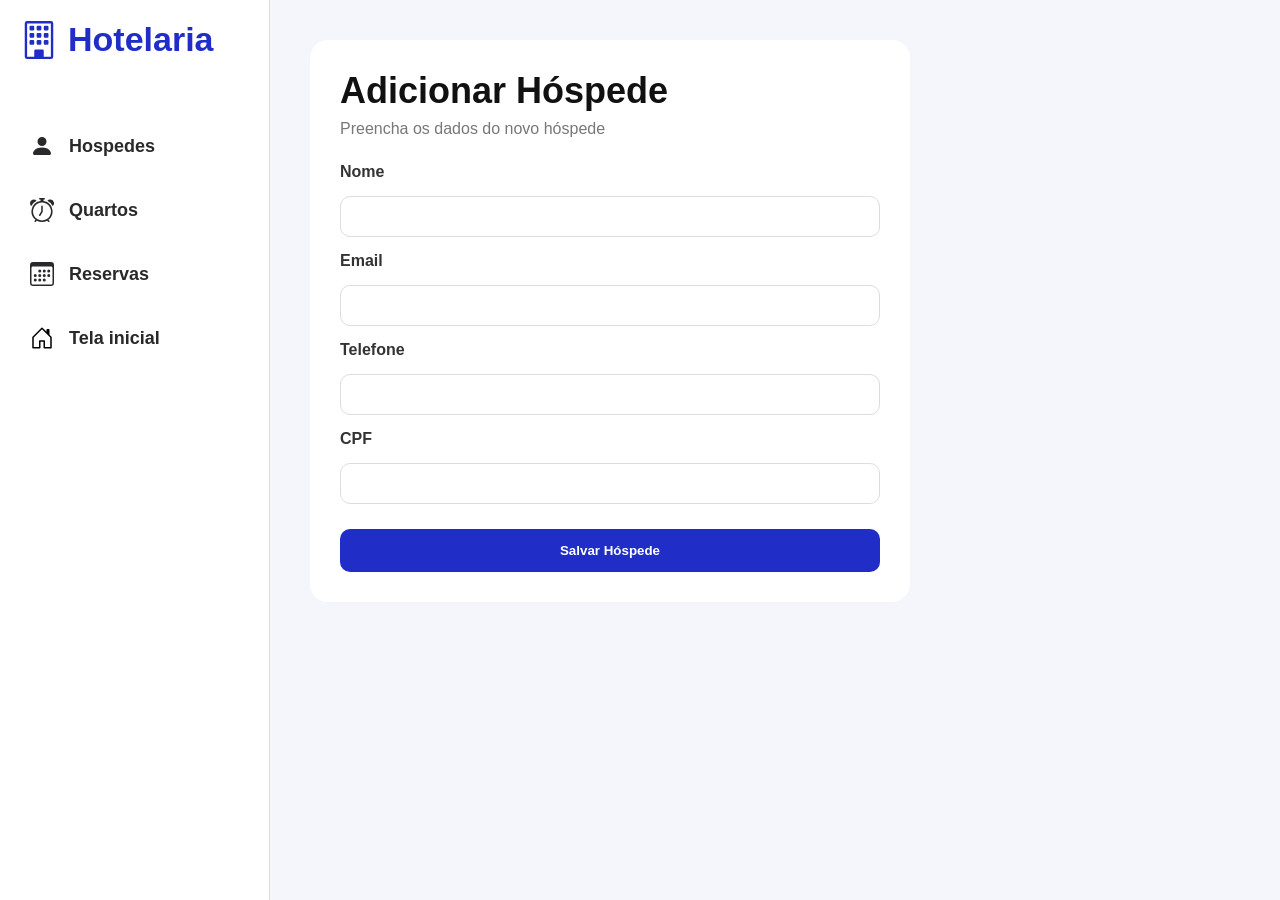
==== templates/add_hospedes.html @ 3e517e4d "commite dois" ====
<!DOCTYPE html>
<html lang="en">
<head>
    <meta charset="UTF-8">
    <meta name="viewport" content="width=device-width, initial-scale=1.0">
    <title>Document</title>
    <link rel="stylesheet" href="/static/css/hospedes.css">
    <link rel="stylesheet" href="/static/css/index.css">
</head>
<body>
    <div class="sidebar">
        <div class="logo">
           <h1><svg xmlns="http://www.w3.org/2000/svg" width="16" height="16" fill="#202ec7" class="bi bi-building" viewBox="0 0 16 16">
            <path d="M4 2.5a.5.5 0 0 1 .5-.5h1a.5.5 0 0 1 .5.5v1a.5.5 0 0 1-.5.5h-1a.5.5 0 0 1-.5-.5zm3 0a.5.5 0 0 1 .5-.5h1a.5.5 0 0 1 .5.5v1a.5.5 0 0 1-.5.5h-1a.5.5 0 0 1-.5-.5zm3.5-.5a.5.5 0 0 0-.5.5v1a.5.5 0 0 0 .5.5h1a.5.5 0 0 0 .5-.5v-1a.5.5 0 0 0-.5-.5zM4 5.5a.5.5 0 0 1 .5-.5h1a.5.5 0 0 1 .5.5v1a.5.5 0 0 1-.5.5h-1a.5.5 0 0 1-.5-.5zM7.5 5a.5.5 0 0 0-.5.5v1a.5.5 0 0 0 .5.5h1a.5.5 0 0 0 .5-.5v-1a.5.5 0 0 0-.5-.5zm2.5.5a.5.5 0 0 1 .5-.5h1a.5.5 0 0 1 .5.5v1a.5.5 0 0 1-.5.5h-1a.5.5 0 0 1-.5-.5zM4.5 8a.5.5 0 0 0-.5.5v1a.5.5 0 0 0 .5.5h1a.5.5 0 0 0 .5-.5v-1a.5.5 0 0 0-.5-.5zm2.5.5a.5.5 0 0 1 .5-.5h1a.5.5 0 0 1 .5.5v1a.5.5 0 0 1-.5.5h-1a.5.5 0 0 1-.5-.5zm3.5-.5a.5.5 0 0 0-.5.5v1a.5.5 0 0 0 .5.5h1a.5.5 0 0 0 .5-.5v-1a.5.5 0 0 0-.5-.5z"/>
            <path d="M2 1a1 1 0 0 1 1-1h10a1 1 0 0 1 1 1v14a1 1 0 0 1-1 1H3a1 1 0 0 1-1-1zm11 0H3v14h3v-2.5a.5.5 0 0 1 .5-.5h3a.5.5 0 0 1 .5.5V15h3z"/>
            </svg>Hotelaria</h1>
        </div>
        <div class="paginas">
            <div class="pagina_1">
                <svg xmlns="http://www.w3.org/2000/svg" width="16" height="16" fill="#29292b" class="bi bi-person-fill" viewBox="0 0 16 16">
                <path d="M3 14s-1 0-1-1 1-4 6-4 6 3 6 4-1 1-1 1zm5-6a3 3 0 1 0 0-6 3 3 0 0 0 0 6"/>
                </svg>
                <a href="hospedes.html">Hospedes</a>
            </div>
            <div class="pagina_2">
                <svg xmlns="http://www.w3.org/2000/svg" width="16" height="16" fill="#29292b" class="bi bi-alarm" viewBox="0 0 16 16">
                <path d="M8.5 5.5a.5.5 0 0 0-1 0v3.362l-1.429 2.38a.5.5 0 1 0 .858.515l1.5-2.5A.5.5 0 0 0 8.5 9z"/>
                <path d="M6.5 0a.5.5 0 0 0 0 1H7v1.07a7.001 7.001 0 0 0-3.273 12.474l-.602.602a.5.5 0 0 0 .707.708l.746-.746A6.97 6.97 0 0 0 8 16a6.97 6.97 0 0 0 3.422-.892l.746.746a.5.5 0 0 0 .707-.708l-.601-.602A7.001 7.001 0 0 0 9 2.07V1h.5a.5.5 0 0 0 0-1zm1.038 3.018a6 6 0 0 1 .924 0 6 6 0 1 1-.924 0M0 3.5c0 .753.333 1.429.86 1.887A8.04 8.04 0 0 1 4.387 1.86 2.5 2.5 0 0 0 0 3.5M13.5 1c-.753 0-1.429.333-1.887.86a8.04 8.04 0 0 1 3.527 3.527A2.5 2.5 0 0 0 13.5 1"/>
                </svg>
                <a href="/quartos.html">Quartos</a>
            </div>
            <div class="pagina_3">
                <svg xmlns="http://www.w3.org/2000/svg" width="16" height="16" fill="#29292b" class="bi bi-calendar3" viewBox="0 0 16 16">
                <path d="M14 0H2a2 2 0 0 0-2 2v12a2 2 0 0 0 2 2h12a2 2 0 0 0 2-2V2a2 2 0 0 0-2-2M1 3.857C1 3.384 1.448 3 2 3h12c.552 0 1 .384 1 .857v10.286c0 .473-.448.857-1 .857H2c-.552 0-1-.384-1-.857z"/>
                <path d="M6.5 7a1 1 0 1 0 0-2 1 1 0 0 0 0 2m3 0a1 1 0 1 0 0-2 1 1 0 0 0 0 2m3 0a1 1 0 1 0 0-2 1 1 0 0 0 0 2m-9 3a1 1 0 1 0 0-2 1 1 0 0 0 0 2m3 0a1 1 0 1 0 0-2 1 1 0 0 0 0 2m3 0a1 1 0 1 0 0-2 1 1 0 0 0 0 2m3 0a1 1 0 1 0 0-2 1 1 0 0 0 0 2m-9 3a1 1 0 1 0 0-2 1 1 0 0 0 0 2m3 0a1 1 0 1 0 0-2 1 1 0 0 0 0 2m3 0a1 1 0 1 0 0-2 1 1 0 0 0 0 2"/>
                </svg>
                <a href="/reservas.html">Reservas</a>
            </div>
            <div class="pagina_4"> 
                <svg xmlns="http://www.w3.org/2000/svg" width="16" height="16" fill="currentColor" class="bi bi-house-door" viewBox="0 0 16 16">
                <path d="M8.354 1.146a.5.5 0 0 0-.708 0l-6 6A.5.5 0 0 0 1.5 7.5v7a.5.5 0 0 0 .5.5h4.5a.5.5 0 0 0 .5-.5v-4h2v4a.5.5 0 0 0 .5.5H14a.5.5 0 0 0 .5-.5v-7a.5.5 0 0 0-.146-.354L13 5.793V2.5a.5.5 0 0 0-.5-.5h-1a.5.5 0 0 0-.5.5v1.293zM2.5 14V7.707l5.5-5.5 5.5 5.5V14H10v-4a.5.5 0 0 0-.5-.5h-3a.5.5 0 0 0-.5.5v4z"/>
                </svg>  
                <a href="/index.html">Tela inicial</a>

            </div>
        
        </div>
    </div>
    
    <main class="main">

        <section class="form_hospede">

            <div class="form_hospede__topo">

                <h1 class="form_hospede__titulo">
                    Adicionar Hóspede
                </h1>

                <p class="form_hospede__descricao">
                    Preencha os dados do novo hóspede
                </p>

            </div>

            <form class="form_hospede__form" action="/add_hospede" method="post">

                <label>Nome</label>
                <input type="text" name="nome" required>

                <label>Email</label>
                <input type="email" name="email" required>

                <label>Telefone</label>
                <input type="text" name="telefone" required>

                <label>CPF</label>
                <input type="text" name="cpf" required>

                <button type="submit" class="form_hospede__btn">
                    Salvar Hóspede
                </button>

            </form>

        </section>

    </main>
</body>
</html>
---- static/css/hospedes.css ----
/* Pagina geral de hospedes */

.hospedes{
    background: white;
    padding: 30px;
    border-radius: 18px;
}

.hospedes__topo{
    display: flex;
    justify-content: space-between;
    align-items: center;
    margin-bottom: 30px;
}

.hospedes__titulo{
    font-size: 38px;
    color: #111;
}

.hospedes__descricao{
    color: #777;
    margin-top: 8px;
}

.hospedes__btn{
    background: #202ec7;
    color: white;
    text-decoration: none;
    padding: 14px 22px;
    border-radius: 10px;
    font-weight: bold;
}

.hospedes__tabela{
    width: 100%;
    border-collapse: collapse;
}

.hospedes__tabela th{
    background: #f4f4f4;
    padding: 18px;
    text-align: left;
}

.hospedes__tabela td{
    padding: 18px;
    border-bottom: 1px solid #eee;
}

.hospedes__acoes{
    display: flex;
    gap: 10px;
}

.hospedes__editar{
    background: #202ec7;
    color: white;
    text-decoration: none;
    padding: 10px 15px;
    border-radius: 10px;
}

.hospedes__excluir{
    background: #ff3b30;
    color: white;
    border: none;
    padding: 10px 15px;
    border-radius: 10px;
    cursor: pointer;
}
/* ============================================ */

.form_hospede{
    background: white;
    padding: 30px;
    border-radius: 18px;
    max-width: 600px;
}

.form_hospede__topo{
    margin-bottom: 25px;
}

.form_hospede__titulo{
    font-size: 36px;
    color: #111;
}

.form_hospede__descricao{
    color: #777;
    margin-top: 8px;
}

.form_hospede__form{
    display: flex;
    flex-direction: column;
    gap: 15px;
}

.form_hospede__form input{
    padding: 12px;
    border: 1px solid #ddd;
    border-radius: 10px;
    outline: none;
}

.form_hospede__form label{
    font-weight: bold;
    color: #333;
}

.form_hospede__btn{
    margin-top: 10px;
    background: #202ec7;
    color: white;
    padding: 14px;
    border: none;
    border-radius: 10px;
    cursor: pointer;
    font-weight: bold;
}
/* ======================================================== */
---- static/css/index.css ----
@import url("https://cdn.jsdelivr.net/npm/bootstrap-icons@1.13.1/font/bootstrap-icons.min.css");

*{
    margin: 0;
    padding: 0;
    box-sizing: border-box;
    text-decoration: none;
}

html{
    height: 100%;
}

body{
    display: grid;
    grid-template-columns: 270px 1fr;
    height: 100%;
    font-family: Arial, Helvetica, sans-serif;
    background-color: #f4f6fb;
}

/* SIDEBAR */

.sidebar{
    background-color: white;
    border-right: 1px solid #dcdcdc;
    padding: 20px 0;
}

.logo > h1{
    margin-left: 20px;
    color: #202ec7;
    font-size: 34px;

    display: flex;
    align-items: center;
    gap: 10px;
}

.logo > h1 > svg{
    width: 38px;
    height: auto;
}

.paginas{
    margin-top: 60px;

    display: flex;
    flex-direction: column;
    gap: 10px;
}

/* MENUS */

.pagina_1,
.pagina_2,
.pagina_3,
.pagina_4{
    display: flex;
    align-items: center;
    gap: 15px;

    margin: 0 15px;
    padding: 15px;

    border-radius: 14px;

    transition: 0.3s;
    cursor: pointer;
}

.pagina_1:hover,
.pagina_2:hover,
.pagina_3:hover,
.pagina_4:hover{
    background-color: #eef1ff;
    transform: translateX(5px);
}

.pagina_1 > svg,
.pagina_2 > svg,
.pagina_3 > svg,
.pagina_4 >svg{
    width: 24px;
    height: auto;
}

a{
    color: #29292b;
    font-size: 18px;
    font-weight: 600;
}

/* MAIN */

.main{
    background-color: #f4f6fb;
    padding: 40px;
}

.main > h1{
    color: #1f1f1f;
    font-size: 42px;
    margin-bottom: 40px;
}

/* CARDS */

.card{
    display: flex;
    gap: 20px;
    justify-content: space-between;
    flex-wrap: wrap;
}

.card-1,
.card-2,
.card-3{
    width: 280px;
    min-height: 230px;

    border-radius: 28px;
    padding: 25px;

    color: white;

    transition: 0.3s;
}

.card-1:hover,
.card-2:hover,
.card-3:hover{
    transform: translateY(-8px);
}

.card-1{
    background: linear-gradient(135deg,#18800a,#29b818);
}

.card-2{
    background: linear-gradient(135deg,#e68210,#ffae4a);
}

.card-3{
    background: linear-gradient(135deg,#7404d6,#9c38f5);
}

.card-1 > h2,
.card-2 > h2,
.card-3 > h2{
    font-weight: 400;
    font-size: 24px;
    line-height: 40px;
}

.h1_card{
    font-size: 70px;

    display: flex;
    justify-content: center;
    align-items: center;

    margin-top: 45px;
}

/* RESPONSIVIDADE */

@media(max-width: 1200px){

    .card{
        justify-content: center;
    }

}

@media(max-width: 1000px){

    body{
        grid-template-columns: 1fr;
    }

    .sidebar{
        width: 100%;
        height: auto;

        border-right: none;
        border-bottom: 1px solid #dcdcdc;
    }

    .paginas{
        flex-direction: row;
        justify-content: center;
        flex-wrap: wrap;

        margin-top: 30px;
    }

    .main{
        padding: 25px;
    }

}

@media(max-width: 600px){

    .logo > h1{
        font-size: 28px;
        justify-content: center;
    }

    .main > h1{
        font-size: 32px;
        text-align: center;
    }

    .card-1,
    .card-2,
    .card-3{
        width: 100%;
    }

}
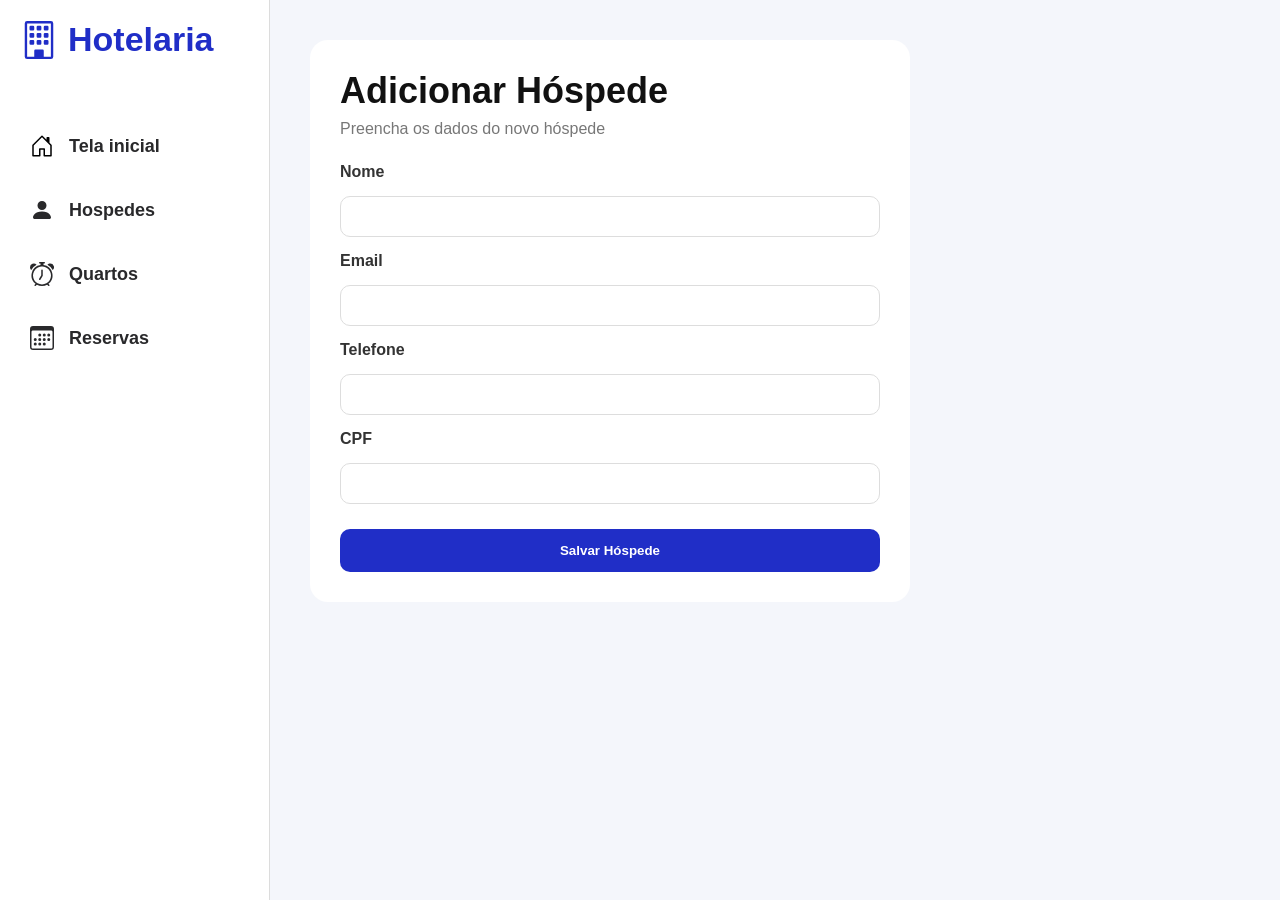
==== commit f01ca50b: "fim" ====
--- a/templates/add_hospedes.html
+++ b/templates/add_hospedes.html
@@ -16,33 +16,34 @@
             </svg>Hotelaria</h1>
         </div>
         <div class="paginas">
+             <div class="pagina_4"> 
+                <svg xmlns="http://www.w3.org/2000/svg" width="16" height="16" fill="currentColor" class="bi bi-house-door" viewBox="0 0 16 16">
+                <path d="M8.354 1.146a.5.5 0 0 0-.708 0l-6 6A.5.5 0 0 0 1.5 7.5v7a.5.5 0 0 0 .5.5h4.5a.5.5 0 0 0 .5-.5v-4h2v4a.5.5 0 0 0 .5.5H14a.5.5 0 0 0 .5-.5v-7a.5.5 0 0 0-.146-.354L13 5.793V2.5a.5.5 0 0 0-.5-.5h-1a.5.5 0 0 0-.5.5v1.293zM2.5 14V7.707l5.5-5.5 5.5 5.5V14H10v-4a.5.5 0 0 0-.5-.5h-3a.5.5 0 0 0-.5.5v4z"/>
+                </svg>  
+                <a href="/index">Tela inicial</a>
+
+            </div>
             <div class="pagina_1">
                 <svg xmlns="http://www.w3.org/2000/svg" width="16" height="16" fill="#29292b" class="bi bi-person-fill" viewBox="0 0 16 16">
                 <path d="M3 14s-1 0-1-1 1-4 6-4 6 3 6 4-1 1-1 1zm5-6a3 3 0 1 0 0-6 3 3 0 0 0 0 6"/>
                 </svg>
-                <a href="hospedes.html">Hospedes</a>
+                <a href="/hospedes">Hospedes</a>
             </div>
             <div class="pagina_2">
                 <svg xmlns="http://www.w3.org/2000/svg" width="16" height="16" fill="#29292b" class="bi bi-alarm" viewBox="0 0 16 16">
                 <path d="M8.5 5.5a.5.5 0 0 0-1 0v3.362l-1.429 2.38a.5.5 0 1 0 .858.515l1.5-2.5A.5.5 0 0 0 8.5 9z"/>
                 <path d="M6.5 0a.5.5 0 0 0 0 1H7v1.07a7.001 7.001 0 0 0-3.273 12.474l-.602.602a.5.5 0 0 0 .707.708l.746-.746A6.97 6.97 0 0 0 8 16a6.97 6.97 0 0 0 3.422-.892l.746.746a.5.5 0 0 0 .707-.708l-.601-.602A7.001 7.001 0 0 0 9 2.07V1h.5a.5.5 0 0 0 0-1zm1.038 3.018a6 6 0 0 1 .924 0 6 6 0 1 1-.924 0M0 3.5c0 .753.333 1.429.86 1.887A8.04 8.04 0 0 1 4.387 1.86 2.5 2.5 0 0 0 0 3.5M13.5 1c-.753 0-1.429.333-1.887.86a8.04 8.04 0 0 1 3.527 3.527A2.5 2.5 0 0 0 13.5 1"/>
                 </svg>
-                <a href="/quartos.html">Quartos</a>
+                <a href="/quartos">Quartos</a>
             </div>
             <div class="pagina_3">
                 <svg xmlns="http://www.w3.org/2000/svg" width="16" height="16" fill="#29292b" class="bi bi-calendar3" viewBox="0 0 16 16">
                 <path d="M14 0H2a2 2 0 0 0-2 2v12a2 2 0 0 0 2 2h12a2 2 0 0 0 2-2V2a2 2 0 0 0-2-2M1 3.857C1 3.384 1.448 3 2 3h12c.552 0 1 .384 1 .857v10.286c0 .473-.448.857-1 .857H2c-.552 0-1-.384-1-.857z"/>
                 <path d="M6.5 7a1 1 0 1 0 0-2 1 1 0 0 0 0 2m3 0a1 1 0 1 0 0-2 1 1 0 0 0 0 2m3 0a1 1 0 1 0 0-2 1 1 0 0 0 0 2m-9 3a1 1 0 1 0 0-2 1 1 0 0 0 0 2m3 0a1 1 0 1 0 0-2 1 1 0 0 0 0 2m3 0a1 1 0 1 0 0-2 1 1 0 0 0 0 2m3 0a1 1 0 1 0 0-2 1 1 0 0 0 0 2m-9 3a1 1 0 1 0 0-2 1 1 0 0 0 0 2m3 0a1 1 0 1 0 0-2 1 1 0 0 0 0 2m3 0a1 1 0 1 0 0-2 1 1 0 0 0 0 2"/>
                 </svg>
-                <a href="/reservas.html">Reservas</a>
+                <a href="/reservas">Reservas</a>
             </div>
-            <div class="pagina_4"> 
-                <svg xmlns="http://www.w3.org/2000/svg" width="16" height="16" fill="currentColor" class="bi bi-house-door" viewBox="0 0 16 16">
-                <path d="M8.354 1.146a.5.5 0 0 0-.708 0l-6 6A.5.5 0 0 0 1.5 7.5v7a.5.5 0 0 0 .5.5h4.5a.5.5 0 0 0 .5-.5v-4h2v4a.5.5 0 0 0 .5.5H14a.5.5 0 0 0 .5-.5v-7a.5.5 0 0 0-.146-.354L13 5.793V2.5a.5.5 0 0 0-.5-.5h-1a.5.5 0 0 0-.5.5v1.293zM2.5 14V7.707l5.5-5.5 5.5 5.5V14H10v-4a.5.5 0 0 0-.5-.5h-3a.5.5 0 0 0-.5.5v4z"/>
-                </svg>  
-                <a href="/index.html">Tela inicial</a>
-
-            </div>
+           
         
         </div>
     </div>
